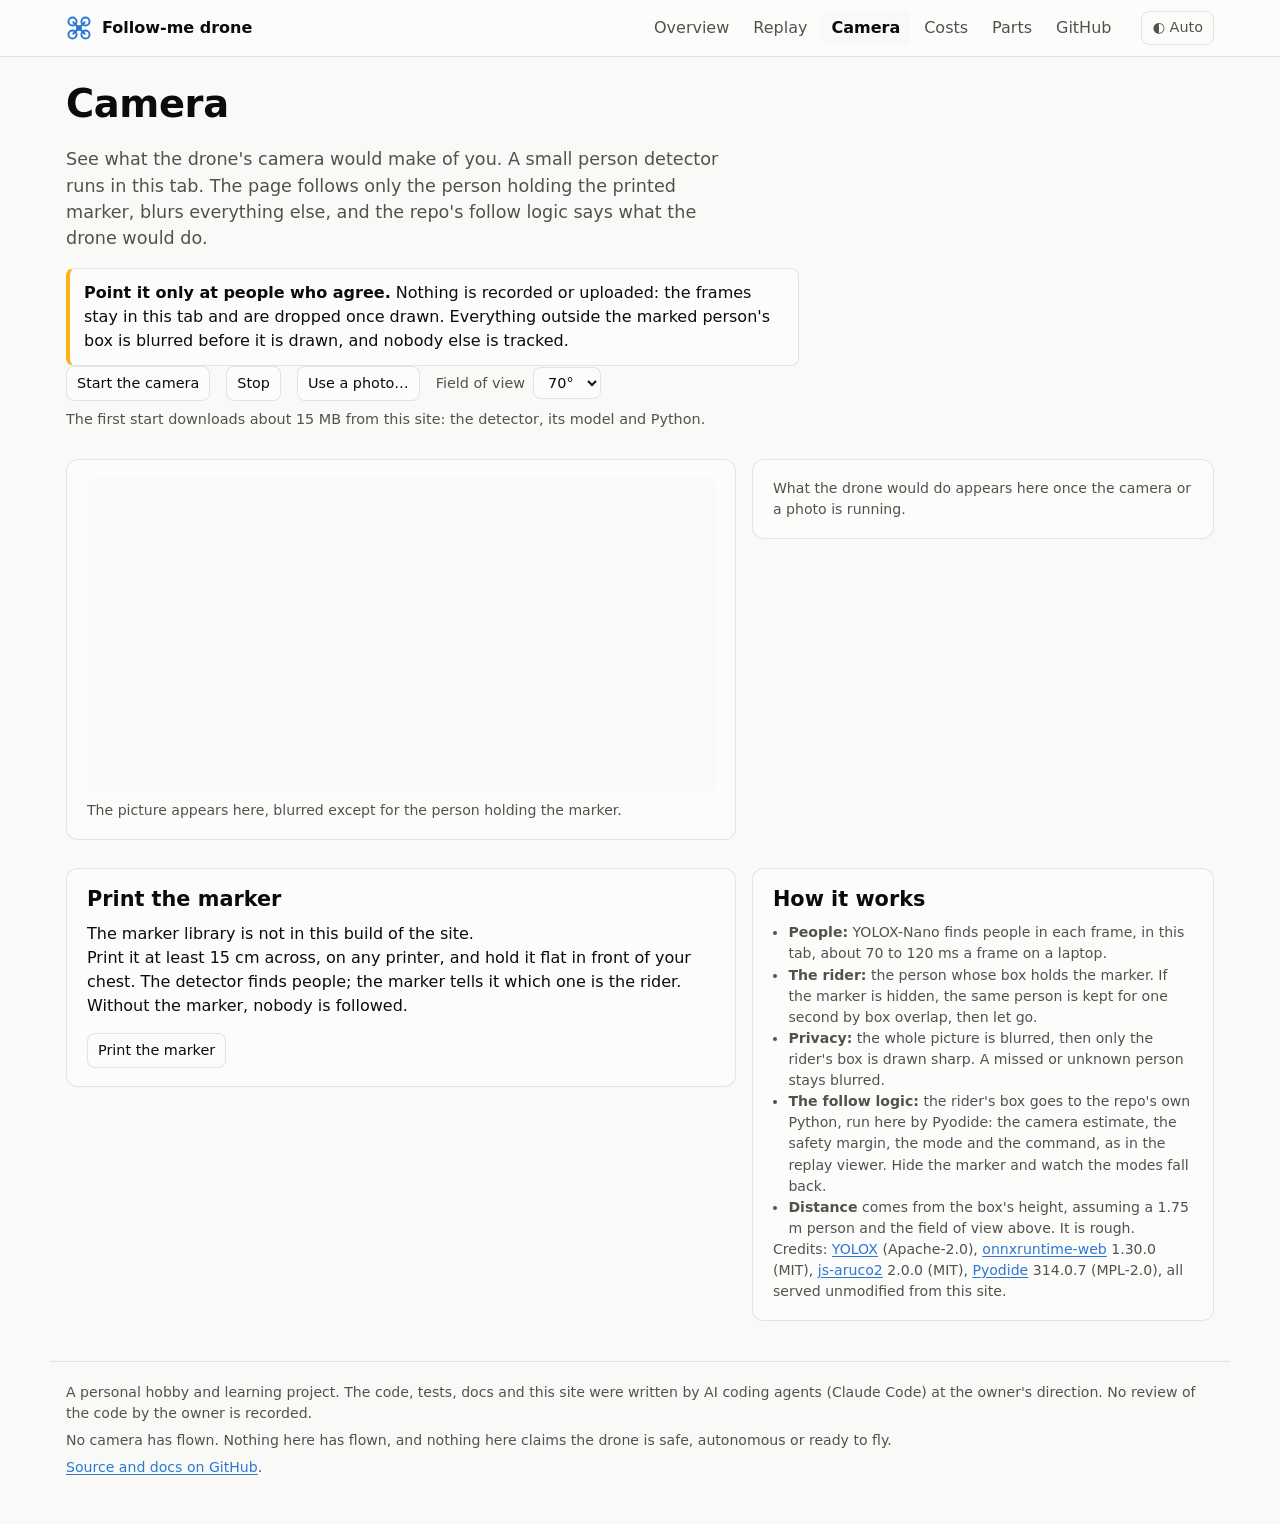
==== site/camera.html @ 6a65b998 "Add a camera page: a detector in the browser that follows only the marked person The visitor's camer" ====
<!doctype html>
<html lang="en">
<head>
  <meta charset="utf-8">
  <meta name="viewport" content="width=device-width, initial-scale=1">
  <title>Camera · Follow-me drone</title>
  <meta name="description" content="A person detector in your browser: it follows only the person holding a printed marker, blurs everyone else, and shows what the follow logic would do.">
  <link rel="icon" href="assets/favicon.svg" type="image/svg+xml">
  <link rel="stylesheet" href="assets/style.css">
  <script>try{var t=localStorage.getItem("theme");if(t==="light"||t==="dark")document.documentElement.dataset.theme=t}catch(e){}</script>
  <!-- The marker detector (js-aruco2, MIT) is two plain scripts that set CV and AR. -->
  <script src="assets/vendor/aruco/cv.js"></script>
  <script src="assets/vendor/aruco/aruco.js"></script>
  <script type="module" src="assets/camera.js"></script>
</head>
<body>
  <header class="site-header">
    <div class="bar">
      <a class="brand" href="index.html"><img src="assets/favicon.svg" alt="">Follow-me drone</a>
      <nav class="site-nav" aria-label="Pages">
        <a href="index.html">Overview</a>
        <a href="replay.html">Replay</a>
        <a href="camera.html" aria-current="page">Camera</a>
        <a href="costs.html">Costs</a>
        <a href="parts.html">Parts</a>
        <a href="https://github.com/dylanstechmann/follow-me-drone-agent">GitHub</a>
      </nav>
      <button class="icon-btn" type="button" data-theme-toggle aria-label="Theme: auto">◐ Auto</button>
    </div>
  </header>

  <main>
    <section>
      <h1>Camera</h1>
      <p class="lede">See what the drone's camera would make of you. A small person detector runs in this tab. The page follows only the person holding the printed marker, blurs everything else, and the repo's follow logic says what the drone would do.</p>
      <div class="notice"><strong>Point it only at people who agree.</strong> Nothing is recorded or uploaded: the frames stay in this tab and are dropped once drawn. Everything outside the marked person's box is blurred before it is drawn, and nobody else is tracked.</div>
      <div class="controls">
        <button class="btn" type="button" id="start">Start the camera</button>
        <button class="btn" type="button" id="stop" disabled>Stop</button>
        <span class="btn file-btn">Use a photo…<input id="photo" type="file" accept="image/*" aria-label="Use a photo"></span>
        <label>Field of view
          <select id="fov">
            <option value="60">60°</option>
            <option value="70" selected>70°</option>
            <option value="80">80°</option>
          </select>
        </label>
      </div>
      <p class="message" id="status" aria-live="polite">The first start downloads about 15 MB from this site: the detector, its model and Python.</p>
    </section>

    <section class="grid-2 camera-grid">
      <figure class="card camera-card" style="margin: 0">
        <canvas id="view" role="img" aria-label="The camera picture, blurred except for the person holding the marker"></canvas>
        <figcaption class="small muted" id="caption">The picture appears here, blurred except for the person holding the marker.</figcaption>
      </figure>
      <div class="card" id="panel" aria-live="polite">
        <p class="small muted">What the drone would do appears here once the camera or a photo is running.</p>
      </div>
    </section>

    <section class="grid-2">
      <div class="card">
        <h2>Print the marker</h2>
        <div class="marker" id="marker" role="img" aria-label="The marker to print, an ArUco square pattern"></div>
        <p>Print it at least 15 cm across, on any printer, and hold it flat in front of your chest. The detector finds people; the marker tells it which one is the rider. Without the marker, nobody is followed.</p>
        <button class="btn" type="button" id="print-marker">Print the marker</button>
      </div>
      <div class="card">
        <h2>How it works</h2>
        <ul class="small muted" style="padding-left: 1.1em; margin: 0">
          <li><strong>People:</strong> YOLOX-Nano finds people in each frame, in this tab, about 70 to 120 ms a frame on a laptop.</li>
          <li><strong>The rider:</strong> the person whose box holds the marker. If the marker is hidden, the same person is kept for one second by box overlap, then let go.</li>
          <li><strong>Privacy:</strong> the whole picture is blurred, then only the rider's box is drawn sharp. A missed or unknown person stays blurred.</li>
          <li><strong>The follow logic:</strong> the rider's box goes to the repo's own Python, run here by Pyodide: the camera estimate, the safety margin, the mode and the command, as in the replay viewer. Hide the marker and watch the modes fall back.</li>
          <li><strong>Distance</strong> comes from the box's height, assuming a 1.75 m person and the field of view above. It is rough.</li>
        </ul>
        <p class="small muted">Credits: <a href="https://github.com/Megvii-BaseDetection/YOLOX">YOLOX</a> (Apache-2.0), <a href="https://github.com/microsoft/onnxruntime">onnxruntime-web</a> 1.30.0 (MIT), <a href="https://github.com/damianofalcioni/js-aruco2">js-aruco2</a> 2.0.0 (MIT), <a href="https://github.com/pyodide/pyodide">Pyodide</a> 314.0.7 (MPL-2.0), all served unmodified from this site.</p>
      </div>
    </section>
  </main>

  <footer class="site-footer">
    <p>A personal hobby and learning project. The code, tests, docs and this site were written by AI coding agents (Claude Code) at the owner's direction. No review of the code by the owner is recorded.</p>
    <p>No camera has flown. Nothing here has flown, and nothing here claims the drone is safe, autonomous or ready to fly.</p>
    <p><a href="https://github.com/dylanstechmann/follow-me-drone-agent">Source and docs on GitHub</a>. <span data-build></span></p>
  </footer>
</body>
</html>
---- site/assets/style.css ----
/* Follow-me drone site. Colours are roles, defined once per theme. The categorical,
   status and ramp values follow a validated palette (see docs/website.md). */

:root {
  color-scheme: light;
  --page: #f9f9f7;
  --surface: #fcfcfb;
  --ink: #0b0b0b;
  --ink-2: #52514e;
  --muted: #898781;
  --grid: #e1e0d9;
  --axis: #c3c2b7;
  --border: rgba(11, 11, 11, 0.1);
  --deemph: #d3d2cb;
  --accent: #2a78d6;
  --accent-wash: rgba(42, 120, 214, 0.1);
  --s-camera: #2a78d6;
  --s-phone: #eb6834;
  --s-tag: #1baf7a;
  --s-other: #898781;
  --good: #0ca30c;
  --warning: #fab219;
  --serious: #ec835a;
  --critical: #d03b3b;
  --ramp-1: #1c5cab;
  --ramp-2: #2a78d6;
  --ramp-3: #5598e7;
  --ramp-4: #86b6ef;
  --radius: 12px;
  font-family: system-ui, -apple-system, "Segoe UI", sans-serif;
  font-size: 16px;
  line-height: 1.5;
}

@media (prefers-color-scheme: dark) {
  :root:not([data-theme="light"]) {
    color-scheme: dark;
    --page: #0d0d0d;
    --surface: #1a1a19;
    --ink: #f0efec;
    --ink-2: #c3c2b7;
    --muted: #898781;
    --grid: #2c2c2a;
    --axis: #383835;
    --border: rgba(255, 255, 255, 0.1);
    --deemph: #3a3a37;
    --accent: #3987e5;
    --accent-wash: rgba(57, 135, 229, 0.14);
    --s-camera: #3987e5;
    --s-phone: #d95926;
    --s-tag: #199e70;
    --ramp-1: #86b6ef;
    --ramp-2: #5598e7;
    --ramp-3: #2a78d6;
    --ramp-4: #1c5cab;
  }
}

:root[data-theme="dark"] {
  color-scheme: dark;
  --page: #0d0d0d;
  --surface: #1a1a19;
  --ink: #f0efec;
  --ink-2: #c3c2b7;
  --muted: #898781;
  --grid: #2c2c2a;
  --axis: #383835;
  --border: rgba(255, 255, 255, 0.1);
  --deemph: #3a3a37;
  --accent: #3987e5;
  --accent-wash: rgba(57, 135, 229, 0.14);
  --s-camera: #3987e5;
  --s-phone: #d95926;
  --s-tag: #199e70;
  --ramp-1: #86b6ef;
  --ramp-2: #5598e7;
  --ramp-3: #2a78d6;
  --ramp-4: #1c5cab;
}

* { box-sizing: border-box; }

body {
  margin: 0;
  background: var(--page);
  color: var(--ink);
  -webkit-text-size-adjust: 100%;
}

a { color: var(--accent); text-underline-offset: 2px; }
a:hover { text-decoration-thickness: 2px; }
:focus-visible { outline: 2px solid var(--accent); outline-offset: 2px; }

h1, h2, h3 { line-height: 1.2; margin: 0 0 0.5em; }
h1 { font-size: clamp(1.7rem, 4vw, 2.4rem); letter-spacing: -0.01em; }
h2 { font-size: 1.3rem; }
h3 { font-size: 1rem; }
p { margin: 0 0 0.9em; }
code, pre { font-family: ui-monospace, "SFMono-Regular", Consolas, monospace; font-size: 0.88em; }
pre {
  background: var(--page);
  border: 1px solid var(--border);
  border-radius: 8px;
  padding: 10px 12px;
  overflow-x: auto;
  white-space: pre;
}

/* Header and footer */

.site-header {
  border-bottom: 1px solid var(--border);
  background: var(--surface);
}
.site-header .bar {
  max-width: 1180px;
  margin: 0 auto;
  padding: 10px 16px;
  display: flex;
  flex-wrap: wrap;
  align-items: center;
  gap: 8px 20px;
}
.brand {
  display: flex;
  align-items: center;
  gap: 10px;
  font-weight: 650;
  color: var(--ink);
  text-decoration: none;
  margin-right: auto;
}
.brand img { width: 26px; height: 26px; }
.site-nav { display: flex; flex-wrap: wrap; gap: 4px; }
.site-nav a {
  color: var(--ink-2);
  text-decoration: none;
  padding: 6px 10px;
  border-radius: 8px;
}
.site-nav a:hover { background: var(--page); color: var(--ink); }
.site-nav a[aria-current="page"] { color: var(--ink); background: var(--page); font-weight: 600; }

.icon-btn {
  font: inherit;
  font-size: 0.9rem;
  color: var(--ink-2);
  background: transparent;
  border: 1px solid var(--border);
  border-radius: 8px;
  padding: 5px 10px;
  cursor: pointer;
}
.icon-btn:hover { color: var(--ink); background: var(--page); }

.site-footer {
  max-width: 1180px;
  margin: 40px auto 0;
  padding: 20px 16px 40px;
  border-top: 1px solid var(--border);
  color: var(--ink-2);
  font-size: 0.88rem;
}
.site-footer p { margin: 0 0 0.4em; }

/* Layout */

main {
  max-width: 1180px;
  margin: 0 auto;
  padding: 24px 16px 0;
}
section + section { margin-top: 28px; }

.card {
  background: var(--surface);
  border: 1px solid var(--border);
  border-radius: var(--radius);
  padding: 18px 20px;
  min-width: 0;
}
.card > :last-child { margin-bottom: 0; }

.grid-2 {
  display: grid;
  grid-template-columns: minmax(0, 1.45fr) minmax(0, 1fr);
  gap: 16px;
  align-items: start;
}
.grid-3 {
  display: grid;
  grid-template-columns: repeat(auto-fit, minmax(240px, 1fr));
  gap: 16px;
}
@media (max-width: 880px) {
  .grid-2 { grid-template-columns: minmax(0, 1fr); }
}
@media (max-width: 1100px) {
  .replay-grid { grid-template-columns: minmax(0, 1fr); }
}

.lede { font-size: 1.1rem; color: var(--ink-2); max-width: 60ch; }
.eyebrow {
  text-transform: uppercase;
  letter-spacing: 0.06em;
  font-size: 0.78rem;
  font-weight: 650;
  color: var(--ink-2);
  margin-bottom: 6px;
}
.muted { color: var(--ink-2); }
.small { font-size: 0.88rem; }
.notice {
  background: var(--surface);
  border: 1px solid var(--border);
  border-left: 4px solid var(--warning);
  border-radius: 8px;
  padding: 12px 14px;
  max-width: 72ch;
}
.notice p:last-child { margin: 0; }

/* Chips, keys and status */

.chip {
  display: inline-flex;
  align-items: center;
  gap: 6px;
  padding: 2px 10px;
  border: 1px solid var(--border);
  border-radius: 999px;
  font-size: 0.85rem;
  white-space: nowrap;
  background: var(--surface);
}
.chip .dot, .key {
  width: 10px;
  height: 10px;
  border-radius: 50%;
  display: inline-block;
  flex: none;
}
.key-line {
  width: 14px;
  height: 0;
  border-top: 2px solid currentColor;
  display: inline-block;
  vertical-align: middle;
}
.legend {
  display: flex;
  flex-wrap: wrap;
  gap: 6px 14px;
  font-size: 0.85rem;
  color: var(--ink-2);
  margin: 10px 0 0;
  padding: 0;
  list-style: none;
}
.legend li { display: inline-flex; align-items: center; gap: 6px; }

/* Stat tiles */

.kpis {
  display: grid;
  grid-template-columns: repeat(auto-fit, minmax(210px, 1fr));
  gap: 12px;
}
.tile .label { font-size: 0.85rem; color: var(--ink-2); margin: 0 0 4px; }
.tile .value { font-size: 1.55rem; font-weight: 650; margin: 0; line-height: 1.25; }
.tile .sub { font-size: 0.85rem; color: var(--ink-2); margin: 4px 0 0; }

/* Tables */

.table-wrap { overflow-x: auto; }
table { width: 100%; border-collapse: collapse; font-size: 0.9rem; }
th, td { text-align: left; padding: 6px 8px; border-bottom: 1px solid var(--grid); vertical-align: top; }
th { font-weight: 600; color: var(--ink-2); font-size: 0.82rem; }
td.num, th.num { text-align: right; font-variant-numeric: tabular-nums; white-space: nowrap; }
table.compact { font-size: 0.84rem; }
table.compact th, table.compact td { padding: 5px 4px; }
details > summary { cursor: pointer; color: var(--ink-2); font-size: 0.9rem; margin-top: 10px; }
details[open] > summary { margin-bottom: 8px; }

/* Form controls */

.controls { display: flex; flex-wrap: wrap; gap: 10px 16px; align-items: center; }
.controls label { display: inline-flex; align-items: center; gap: 8px; font-size: 0.9rem; color: var(--ink-2); max-width: 100%; min-width: 0; }
.controls select { min-width: 0; max-width: 100%; flex: 1 1 auto; text-overflow: ellipsis; }
select, input[type="search"], .btn {
  font: inherit;
  font-size: 0.9rem;
  color: var(--ink);
  background: var(--surface);
  border: 1px solid var(--border);
  border-radius: 8px;
  padding: 6px 10px;
}
.btn { cursor: pointer; }
.btn:hover { background: var(--page); }
.btn[aria-pressed="true"] { background: var(--accent-wash); border-color: var(--accent); }
input[type="range"] { accent-color: var(--accent); width: 100%; }
.file-btn { position: relative; overflow: hidden; display: inline-flex; align-items: center; }
.file-btn input { position: absolute; inset: 0; opacity: 0; cursor: pointer; }

/* Charts */

svg { display: block; }
svg text { fill: var(--ink-2); font-size: 12px; font-family: inherit; }
.chart-title { font-weight: 600; margin: 0 0 2px; }
.chart-sub { font-size: 0.85rem; color: var(--ink-2); margin: 0 0 10px; }

.tooltip {
  position: fixed;
  z-index: 10;
  pointer-events: none;
  background: var(--surface);
  color: var(--ink);
  border: 1px solid var(--border);
  border-radius: 8px;
  box-shadow: 0 4px 16px rgba(0, 0, 0, 0.12);
  padding: 8px 10px;
  font-size: 0.82rem;
  max-width: 280px;
}
.tooltip .title { color: var(--ink-2); margin-bottom: 4px; }
.tooltip .row { display: flex; align-items: center; gap: 8px; }
.tooltip .row strong { font-variant-numeric: tabular-nums; }
.tooltip .row span { color: var(--ink-2); }

/* Index page */

.gates { list-style: none; margin: 0; padding: 0; display: grid; gap: 10px; }
.gates li {
  display: grid;
  grid-template-columns: 34px minmax(0, 1fr) auto;
  gap: 4px 12px;
  align-items: start;
  padding: 10px 0;
  border-bottom: 1px solid var(--grid);
}
.gates li:last-child { border-bottom: 0; }
.gate-num {
  width: 28px;
  height: 28px;
  border-radius: 50%;
  display: grid;
  place-items: center;
  font-weight: 650;
  font-size: 0.9rem;
  border: 1px solid var(--border);
}
.gates p { margin: 0; color: var(--ink-2); font-size: 0.92rem; }
.gates .name { font-weight: 600; color: var(--ink); }
@media (max-width: 560px) {
  .gates li { grid-template-columns: 34px minmax(0, 1fr); }
  .gates .chip { grid-column: 2; justify-self: start; }
}
.explore a.card { display: block; text-decoration: none; color: inherit; }
.explore a.card:hover { border-color: var(--accent); }
.explore .card h3 { color: var(--accent); }
.readme ul { padding-left: 1.2em; margin: 0 0 0.9em; }
.readme li { margin-bottom: 0.5em; }

/* Replay page */

.plot-card svg { width: 100%; height: auto; max-height: 72vh; }
.plot-card svg text { font-size: var(--plot-font, 14px); }
svg text.halo { paint-order: stroke; stroke: var(--surface); stroke-linejoin: round; }
.key-line.dashed { border-top-style: dashed; }
#follow .kpis { margin: 12px 0 18px; }
.follow-figure { margin: 0; min-width: 0; }
.follow-figure svg { width: 100%; height: auto; }
.tick-head { display: flex; flex-wrap: wrap; align-items: center; gap: 8px 12px; margin-bottom: 12px; }
.tick-head .t { font-size: 1.25rem; font-weight: 650; }
.cmd { display: grid; grid-template-columns: 150px minmax(0, 1fr) 52px; gap: 6px 10px; align-items: center; font-size: 0.88rem; }
@media (max-width: 560px) { .cmd { grid-template-columns: 112px minmax(0, 1fr) 48px; } }
.cmd .track { position: relative; height: 12px; background: var(--page); border-radius: 6px; border: 1px solid var(--grid); }
.cmd .zero { position: absolute; left: 50%; top: -3px; bottom: -3px; width: 1px; background: var(--axis); }
.cmd .bar { position: absolute; top: 1px; bottom: 1px; background: var(--accent); border-radius: 4px; }
.cmd .val { text-align: right; font-variant-numeric: tabular-nums; }
.panel-block + .panel-block { margin-top: 16px; }
.conditions { margin: 0; padding: 0; list-style: none; font-size: 0.88rem; color: var(--ink-2); }
.conditions li { padding: 2px 0; }
.transport { display: flex; flex-wrap: wrap; gap: 6px; align-items: center; margin-bottom: 10px; }
.strip { position: relative; display: flex; height: 34px; margin: 6px 0 10px; cursor: pointer; touch-action: none; user-select: none; }
.strip .run {
  min-width: 2px;
  display: flex;
  align-items: center;
  justify-content: center;
  overflow: hidden;
  white-space: nowrap;
  color: #ffffff;
  font-size: 0.8rem;
  font-weight: 600;
  box-shadow: inset -2px 0 0 var(--surface);
}
.strip .run:first-child { border-radius: 4px 0 0 4px; }
.strip .run:nth-last-child(2) { border-radius: 0 4px 4px 0; box-shadow: none; }
.strip .run.dark-text { color: #0b0b0b; }
.strip .playhead { position: absolute; top: -5px; bottom: -5px; width: 3px; margin-left: -1.5px; border-radius: 2px; background: var(--ink); pointer-events: none; }
.drop-hint { border: 2px dashed transparent; border-radius: var(--radius); }
body.dragging .drop-hint { border-color: var(--accent); }
.message { font-size: 0.9rem; color: var(--ink-2); margin: 8px 0 0; }
.message.error { color: var(--critical); }

/* Costs page */

.pass-chart { display: grid; gap: 0; }
.pass-row {
  display: grid;
  grid-template-columns: minmax(150px, 34%) minmax(0, 1fr);
  gap: 10px;
  align-items: center;
  text-align: left;
  font: inherit;
  color: inherit;
  background: transparent;
  border: 0;
  border-radius: 8px;
  padding: 5px 6px;
  cursor: pointer;
}
.pass-row:hover { background: var(--page); }
.pass-row[aria-pressed="true"] { background: var(--accent-wash); }
.pass-label { font-size: 0.86rem; line-height: 1.25; }
.pass-label b { font-weight: 650; }
.pass-label span { color: var(--ink-2); }
.pass-track { position: relative; height: 22px; }
.pass-bar { position: absolute; top: 5px; height: 12px; border-radius: 4px; background: var(--deemph); min-width: 4px; }
.pass-row[aria-pressed="true"] .pass-bar { background: var(--accent); }
.pass-value { position: absolute; top: 2px; font-size: 0.8rem; white-space: nowrap; font-variant-numeric: tabular-nums; color: var(--ink); }
.budget-line { position: absolute; top: -5px; bottom: -5px; width: 0; border-left: 1px solid var(--ink-2); pointer-events: none; }
.budget-label { position: absolute; top: -18px; font-size: 0.76rem; color: var(--ink-2); white-space: nowrap; transform: translateX(-50%); }
.pass-plot { position: relative; }
.pass-grid { position: absolute; top: -5px; bottom: -5px; width: 0; border-left: 1px solid var(--grid); pointer-events: none; }
.pass-row.static { cursor: default; }
.pass-row.static:hover { background: transparent; }
@media (max-width: 560px) {
  .pass-row { grid-template-columns: minmax(0, 1fr); gap: 2px; }
}
.facts { display: grid; grid-template-columns: minmax(0, 1fr) auto; gap: 4px 14px; font-size: 0.9rem; margin: 0 0 12px; }
.facts dt { color: var(--ink-2); }
.facts dd { margin: 0; font-variant-numeric: tabular-nums; text-align: right; white-space: nowrap; }
.stack { display: flex; height: 22px; gap: 2px; border-radius: 4px; overflow: hidden; margin: 6px 0 8px; }
.stack div { min-width: 2px; }
.supplier-list { margin: 0; padding-left: 1.1em; font-size: 0.9rem; }
.badge { font-size: 0.75rem; border: 1px solid var(--border); border-radius: 6px; padding: 0 5px; color: var(--ink-2); white-space: nowrap; }
.badge.guess { border-color: var(--serious); }

/* Parts page */

.part-tabs { display: flex; flex-wrap: wrap; gap: 8px; }
.viewer {
  min-height: 240px;
  border-radius: 8px;
  overflow: hidden;
  background: var(--surface);
  border: 1px solid var(--grid);
  touch-action: none;
  display: grid;
  place-items: center;
  color: var(--ink-2);
  font-size: 0.9rem;
}
.viewer canvas { display: block; width: 100%; }
.facts.parts-facts { grid-template-columns: max-content minmax(0, 1fr); }
.facts.parts-facts dd { white-space: normal; text-align: left; }
.params { display: grid; grid-template-columns: repeat(auto-fit, minmax(300px, 1fr)); gap: 12px 20px; }
.params fieldset { border: 1px solid var(--grid); border-radius: 8px; margin: 0; padding: 8px 12px 10px; min-width: 0; }
.params legend { font-weight: 600; font-size: 0.9rem; padding: 0 4px; }
.param { display: grid; grid-template-columns: minmax(0, 1fr) 56px; gap: 0 10px; align-items: center; padding: 6px 0; }
.param label { grid-column: 1 / -1; font-size: 0.86rem; color: var(--ink-2); }
.param output { text-align: right; font-variant-numeric: tabular-nums; font-size: 0.9rem; }
.param input[type="range"]:disabled { opacity: 0.5; }


/* Camera page */

.camera-card canvas { width: 100%; height: auto; display: block; border-radius: 8px; background: var(--page); min-height: 120px; }
.camera-card figcaption { margin-top: 8px; }
.marker svg { width: 100%; max-width: 240px; height: auto; display: block; margin: 0 auto 12px; border: 1px solid var(--border); }
@media print {
  body.printing-marker * { visibility: hidden; }
  body.printing-marker #marker, body.printing-marker #marker * { visibility: visible; }
  body.printing-marker #marker { position: absolute; left: 1.5cm; top: 1.5cm; }
  body.printing-marker #marker svg { width: 18cm; max-width: none; border: 0; }
}
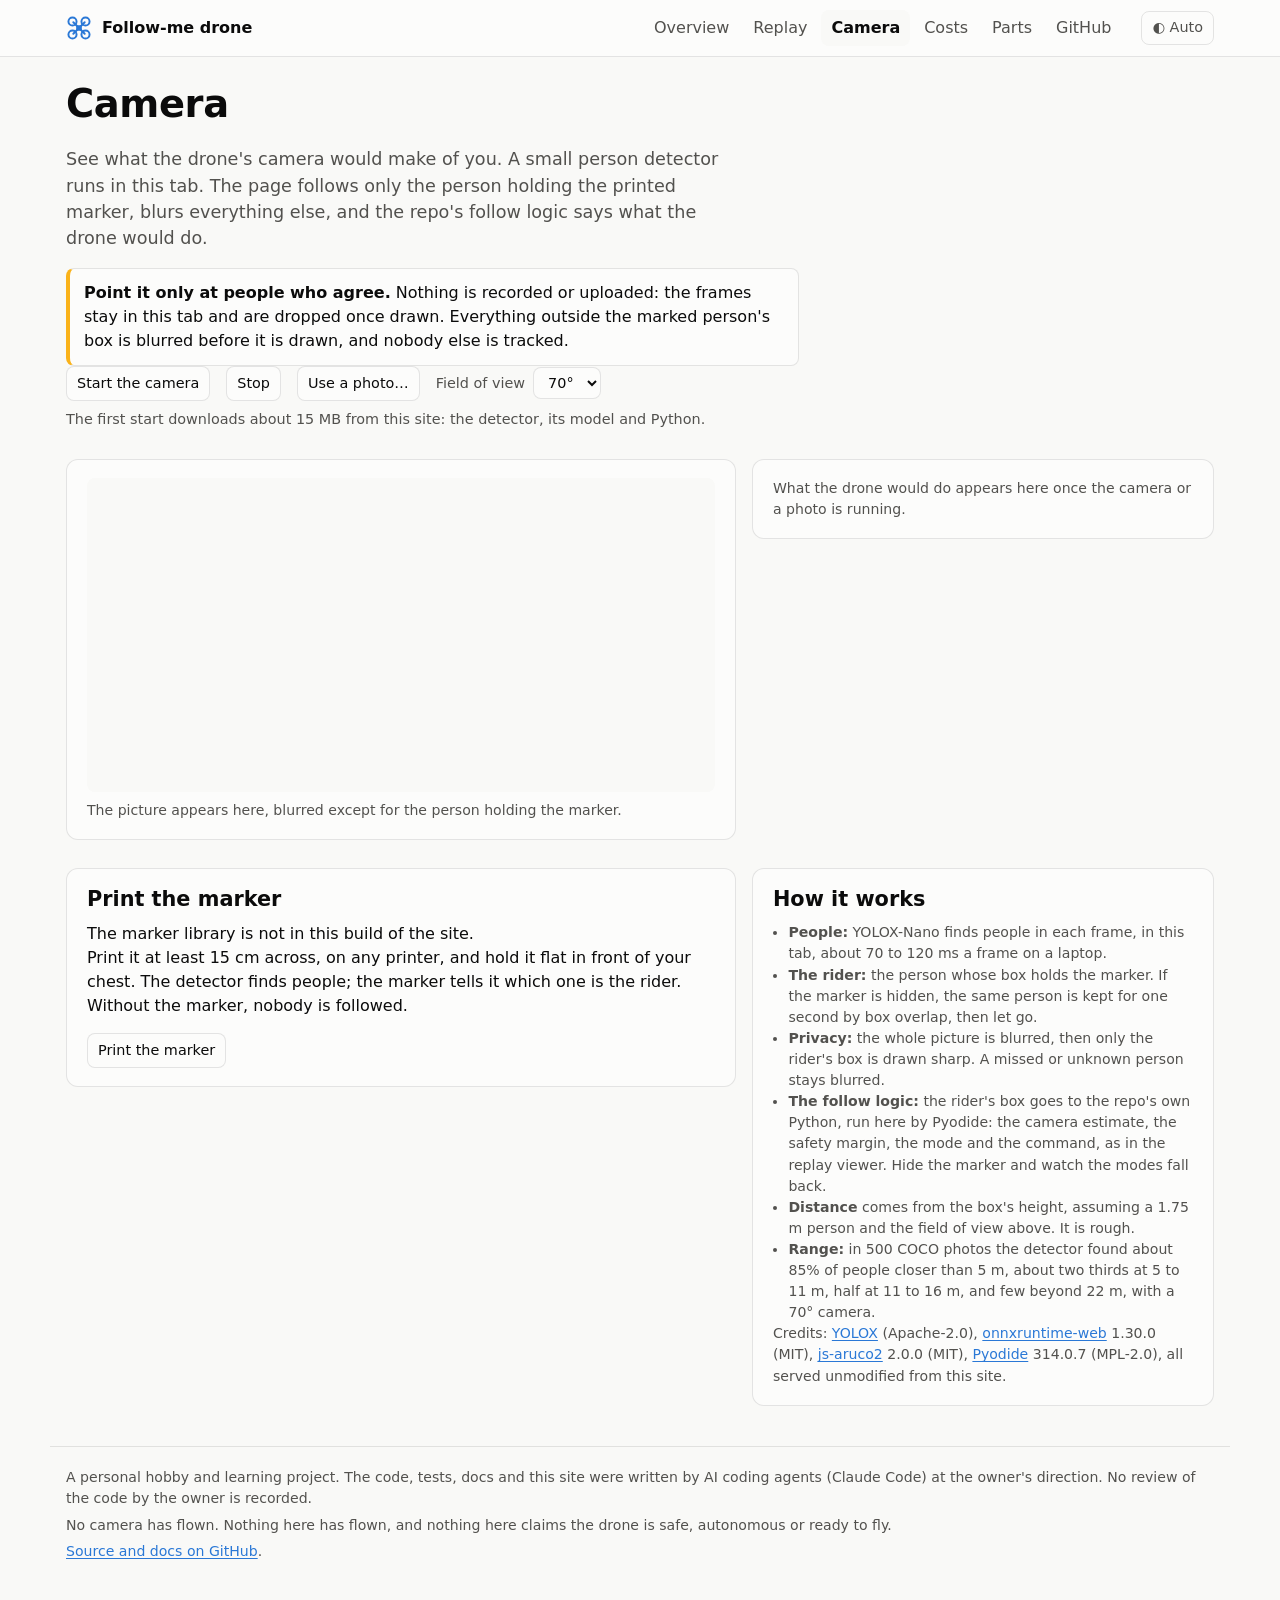
==== commit a3d994fb: "Measure how far the detector sees, and put it into the simulated camera tools/detector_recall.py run" ====
--- a/site/camera.html
+++ b/site/camera.html
@@ -74,6 +74,7 @@
           <li><strong>Privacy:</strong> the whole picture is blurred, then only the rider's box is drawn sharp. A missed or unknown person stays blurred.</li>
           <li><strong>The follow logic:</strong> the rider's box goes to the repo's own Python, run here by Pyodide: the camera estimate, the safety margin, the mode and the command, as in the replay viewer. Hide the marker and watch the modes fall back.</li>
           <li><strong>Distance</strong> comes from the box's height, assuming a 1.75 m person and the field of view above. It is rough.</li>
+          <li><strong>Range:</strong> in 500 COCO photos the detector found about 85% of people closer than 5 m, about two thirds at 5 to 11 m, half at 11 to 16 m, and few beyond 22 m, with a 70° camera.</li>
         </ul>
         <p class="small muted">Credits: <a href="https://github.com/Megvii-BaseDetection/YOLOX">YOLOX</a> (Apache-2.0), <a href="https://github.com/microsoft/onnxruntime">onnxruntime-web</a> 1.30.0 (MIT), <a href="https://github.com/damianofalcioni/js-aruco2">js-aruco2</a> 2.0.0 (MIT), <a href="https://github.com/pyodide/pyodide">Pyodide</a> 314.0.7 (MPL-2.0), all served unmodified from this site.</p>
       </div>
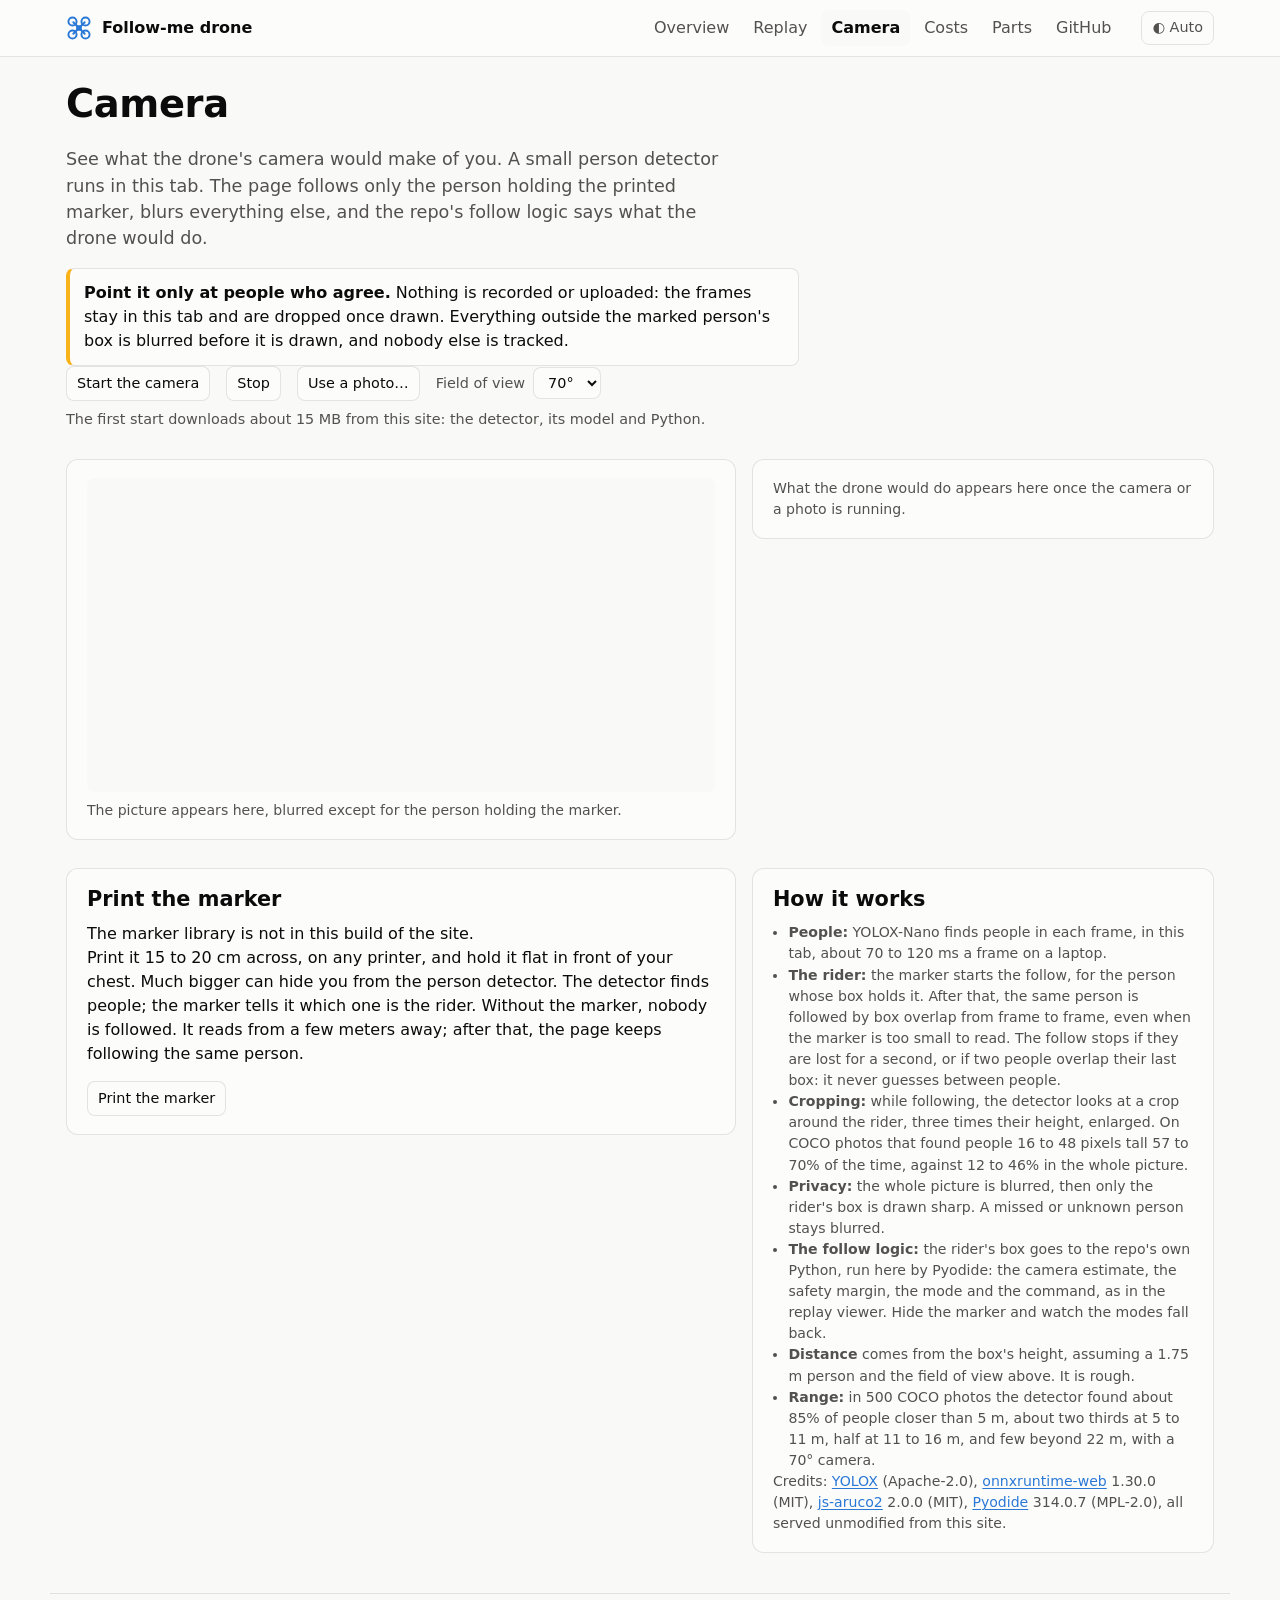
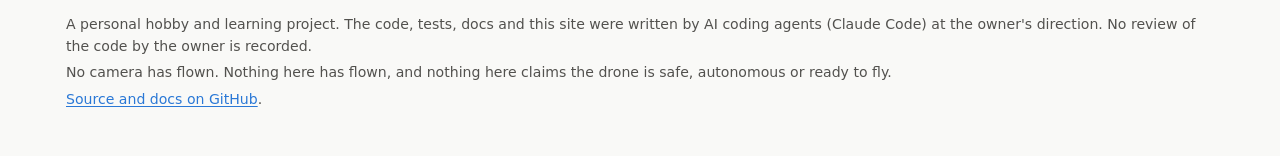
==== commit 130178f2: "Crop around the rider on the camera page, and keep following by overlap The marker now starts a foll" ====
--- a/site/camera.html
+++ b/site/camera.html
@@ -63,14 +63,15 @@
       <div class="card">
         <h2>Print the marker</h2>
         <div class="marker" id="marker" role="img" aria-label="The marker to print, an ArUco square pattern"></div>
-        <p>Print it at least 15 cm across, on any printer, and hold it flat in front of your chest. The detector finds people; the marker tells it which one is the rider. Without the marker, nobody is followed.</p>
+        <p>Print it 15 to 20 cm across, on any printer, and hold it flat in front of your chest. Much bigger can hide you from the person detector. The detector finds people; the marker tells it which one is the rider. Without the marker, nobody is followed. It reads from a few meters away; after that, the page keeps following the same person.</p>
         <button class="btn" type="button" id="print-marker">Print the marker</button>
       </div>
       <div class="card">
         <h2>How it works</h2>
         <ul class="small muted" style="padding-left: 1.1em; margin: 0">
           <li><strong>People:</strong> YOLOX-Nano finds people in each frame, in this tab, about 70 to 120 ms a frame on a laptop.</li>
-          <li><strong>The rider:</strong> the person whose box holds the marker. If the marker is hidden, the same person is kept for one second by box overlap, then let go.</li>
+          <li><strong>The rider:</strong> the marker starts the follow, for the person whose box holds it. After that, the same person is followed by box overlap from frame to frame, even when the marker is too small to read. The follow stops if they are lost for a second, or if two people overlap their last box: it never guesses between people.</li>
+          <li><strong>Cropping:</strong> while following, the detector looks at a crop around the rider, three times their height, enlarged. On COCO photos that found people 16 to 48 pixels tall 57 to 70% of the time, against 12 to 46% in the whole picture.</li>
           <li><strong>Privacy:</strong> the whole picture is blurred, then only the rider's box is drawn sharp. A missed or unknown person stays blurred.</li>
           <li><strong>The follow logic:</strong> the rider's box goes to the repo's own Python, run here by Pyodide: the camera estimate, the safety margin, the mode and the command, as in the replay viewer. Hide the marker and watch the modes fall back.</li>
           <li><strong>Distance</strong> comes from the box's height, assuming a 1.75 m person and the field of view above. It is rough.</li>
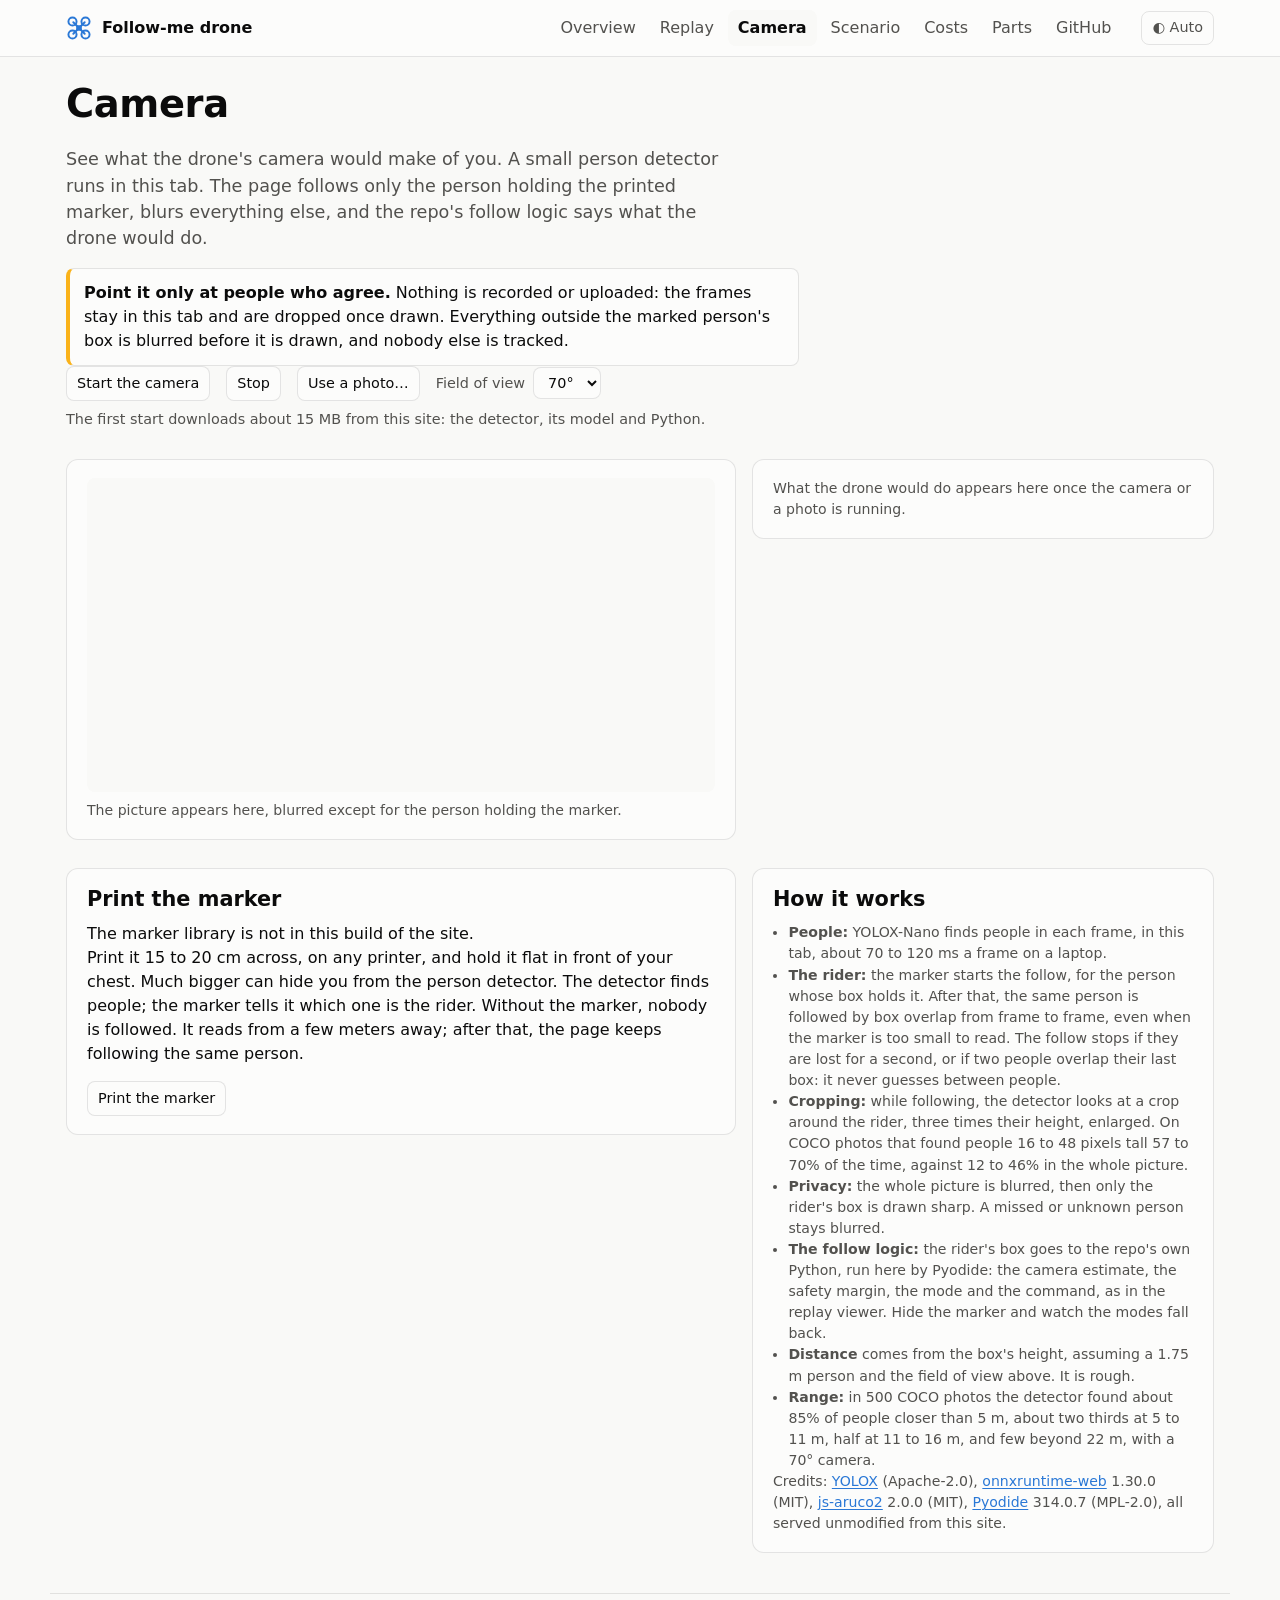
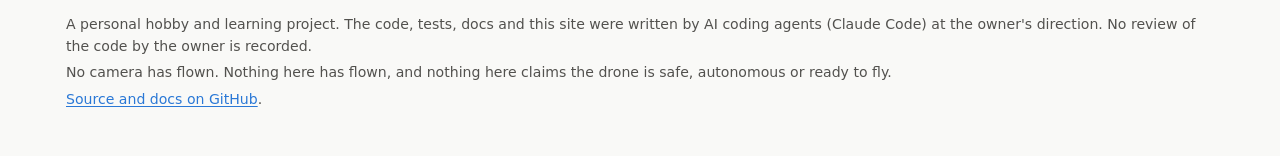
==== commit 3ea11120: "Add synthetic scenarios and offline handoff export Agent-run change: Kilo reconciled, tested, and pu" ====
--- a/site/camera.html
+++ b/site/camera.html
@@ -21,6 +21,7 @@
         <a href="index.html">Overview</a>
         <a href="replay.html">Replay</a>
         <a href="camera.html" aria-current="page">Camera</a>
+        <a href="scenario.html">Scenario</a>
         <a href="costs.html">Costs</a>
         <a href="parts.html">Parts</a>
         <a href="https://github.com/dylanstechmann/follow-me-drone-agent">GitHub</a>
